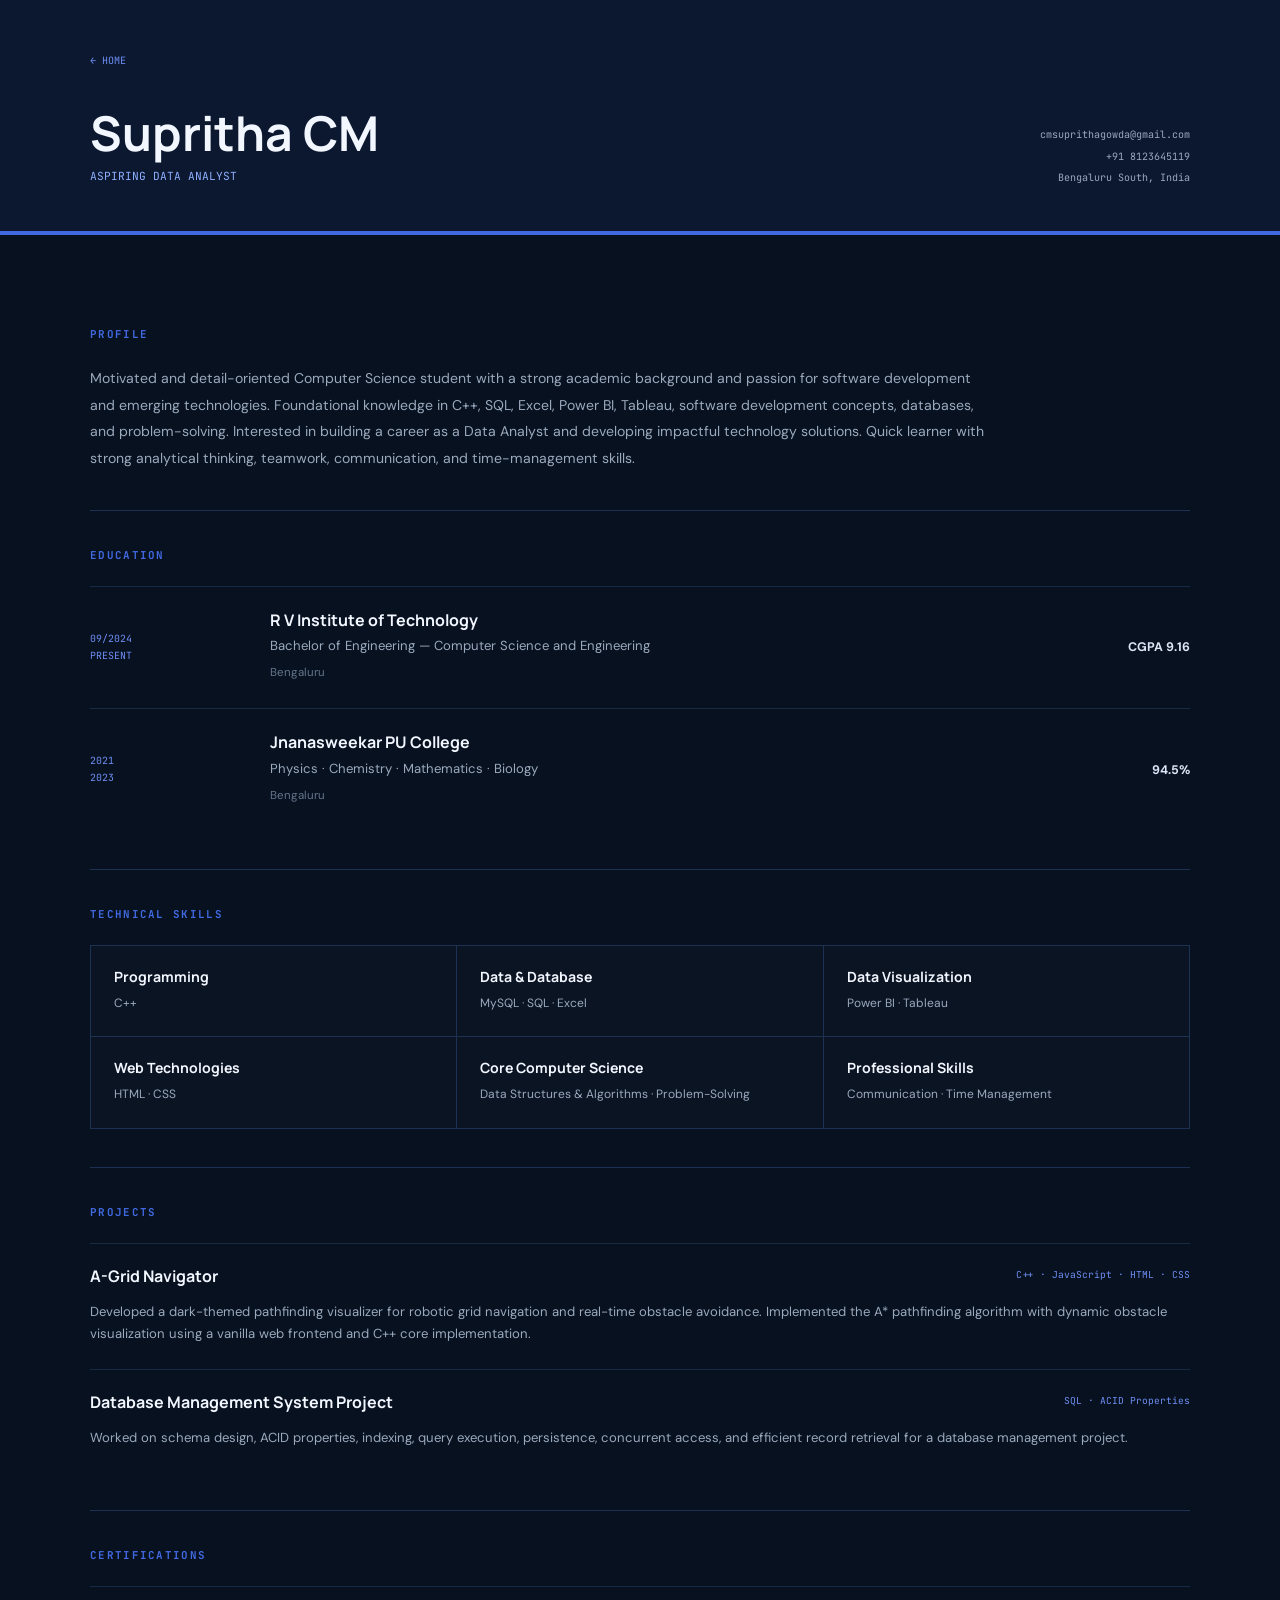
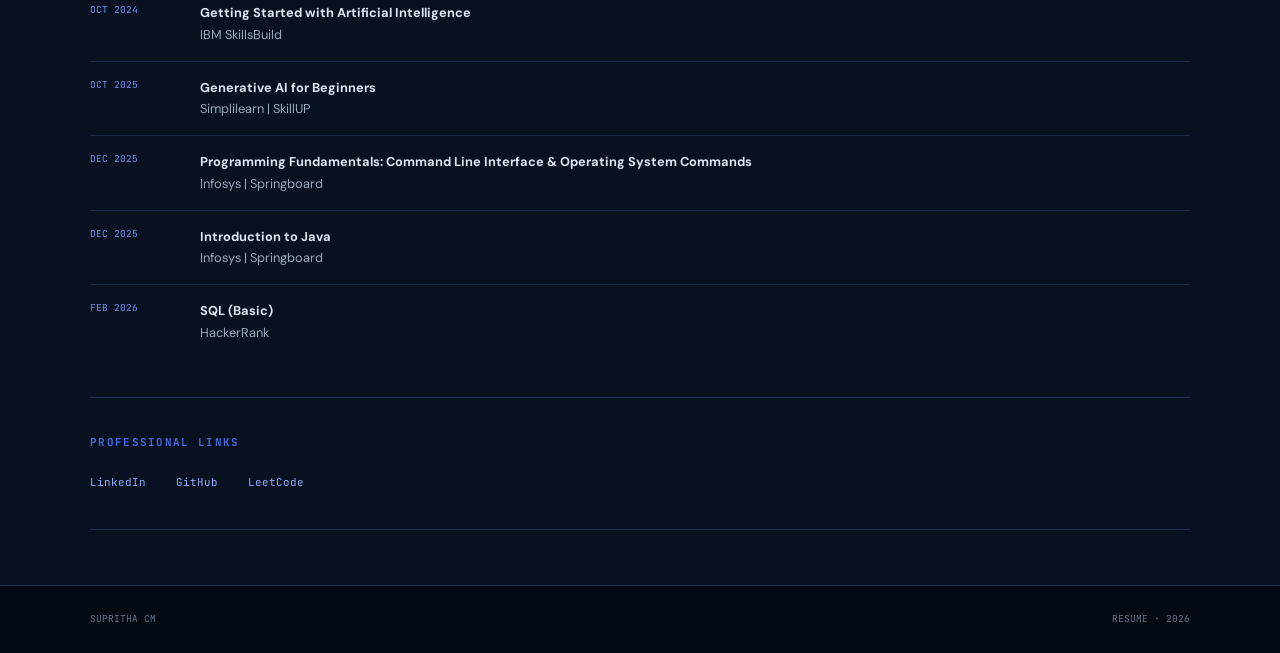
==== resume.html @ ebd1b816 "Initial portfolio website" ====
<!DOCTYPE html>
<html lang="en">
<head>
    <meta charset="UTF-8">
    <meta name="viewport" content="width=device-width, initial-scale=1.0">
    <title>Supritha CM | Resume</title>
    <link rel="stylesheet" href="style.css">
</head>

<body>

<header class="document-header">

    <div class="document-container">

        <a href="index.html" class="back-link">← HOME</a>

        <div class="resume-heading">
            <div>
                <h1>Supritha CM</h1>
                <p>Aspiring Data Analyst</p>
            </div>

            <div class="resume-contact">
                <span>cmsuprithagowda@gmail.com</span>
                <span>+91 8123645119</span>
                <span>Bengaluru South, India</span>
            </div>
        </div>

    </div>

</header>


<main class="document-container resume-document">

    <section class="document-section">

        <h2>Profile</h2>

        <p>
            Motivated and detail-oriented Computer Science student with a
            strong academic background and passion for software development
            and emerging technologies. Foundational knowledge in C++, SQL,
            Excel, Power BI, Tableau, software development concepts,
            databases, and problem-solving. Interested in building a career
            as a Data Analyst and developing impactful technology solutions.
            Quick learner with strong analytical thinking, teamwork,
            communication, and time-management skills.
        </p>

    </section>


    <section class="document-section">

        <h2>Education</h2>

        <div class="resume-entry">

            <div class="entry-date">
                09/2024<br>
                PRESENT
            </div>

            <div>
                <h3>R V Institute of Technology</h3>
                <p>Bachelor of Engineering — Computer Science and Engineering</p>
                <span>Bengaluru</span>
            </div>

            <strong>CGPA 9.16</strong>

        </div>


        <div class="resume-entry">

            <div class="entry-date">
                2021<br>
                2023
            </div>

            <div>
                <h3>Jnanasweekar PU College</h3>
                <p>Physics · Chemistry · Mathematics · Biology</p>
                <span>Bengaluru</span>
            </div>

            <strong>94.5%</strong>

        </div>

    </section>


    <section class="document-section">

        <h2>Technical Skills</h2>

        <div class="resume-skill-list">

            <div>
                <h3>Programming</h3>
                <p>C++</p>
            </div>

            <div>
                <h3>Data & Database</h3>
                <p>MySQL · SQL · Excel</p>
            </div>

            <div>
                <h3>Data Visualization</h3>
                <p>Power BI · Tableau</p>
            </div>

            <div>
                <h3>Web Technologies</h3>
                <p>HTML · CSS</p>
            </div>

            <div>
                <h3>Core Computer Science</h3>
                <p>Data Structures & Algorithms · Problem-Solving</p>
            </div>

            <div>
                <h3>Professional Skills</h3>
                <p>Communication · Time Management</p>
            </div>

        </div>

    </section>


    <section class="document-section">

        <h2>Projects</h2>

        <div class="resume-project">

            <div class="project-top">
                <h3>A-Grid Navigator</h3>
                <span>C++ · JavaScript · HTML · CSS</span>
            </div>

            <p>
                Developed a dark-themed pathfinding visualizer for robotic
                grid navigation and real-time obstacle avoidance. Implemented
                the A* pathfinding algorithm with dynamic obstacle
                visualization using a vanilla web frontend and C++ core
                implementation.
            </p>

        </div>


        <div class="resume-project">

            <div class="project-top">
                <h3>Database Management System Project</h3>
                <span>SQL · ACID Properties</span>
            </div>

            <p>
                Worked on schema design, ACID properties, indexing, query
                execution, persistence, concurrent access, and efficient
                record retrieval for a database management project.
            </p>

        </div>

    </section>


    <section class="document-section">

        <h2>Certifications</h2>

        <div class="resume-certificates">

            <div>
                <span>OCT 2024</span>
                <p>
                    <strong>Getting Started with Artificial Intelligence</strong>
                    <br>IBM SkillsBuild
                </p>
            </div>

            <div>
                <span>OCT 2025</span>
                <p>
                    <strong>Generative AI for Beginners</strong>
                    <br>Simplilearn | SkillUP
                </p>
            </div>

            <div>
                <span>DEC 2025</span>
                <p>
                    <strong>Programming Fundamentals: Command Line Interface & Operating System Commands</strong>
                    <br>Infosys | Springboard
                </p>
            </div>

            <div>
                <span>DEC 2025</span>
                <p>
                    <strong>Introduction to Java</strong>
                    <br>Infosys | Springboard
                </p>
            </div>

            <div>
                <span>FEB 2026</span>
                <p>
                    <strong>SQL (Basic)</strong>
                    <br>HackerRank
                </p>
            </div>

        </div>

    </section>


    <section class="document-section">

        <h2>Professional Links</h2>

        <div class="professional-links">

            <a href="https://linkedin.com/in/supritha-c-m-data-analyst-genai-enthusiast" target="_blank">
                LinkedIn
            </a>

            <a href="https://github.com/SuprithaCM" target="_blank">
                GitHub
            </a>

            <a href="https://leetcode.com/u/Supritha_CM" target="_blank">
                LeetCode
            </a>

        </div>

    </section>

</main>


<footer>
    <p>SUPRITHA CM</p>
    <p>RESUME · 2026</p>
</footer>

<script src="script.js"></script>

</body>
</html>
---- style.css ----
@import url('https://fonts.googleapis.com/css2?family=DM+Sans:wght@400;500;600;700&family=JetBrains+Mono:wght@400;500;600&family=Manrope:wght@600;700;800&display=swap');

* {
    margin: 0;
    padding: 0;
    box-sizing: border-box;
}

html {
    scroll-behavior: smooth;
}

body {
    background: #07111f;
    color: #f2f6ff;
    font-family: "DM Sans", sans-serif;
    line-height: 1.7;
}

h1,
h2,
h3 {
    font-family: "Manrope", sans-serif;
    line-height: 1.2;
}

p {
    color: #9ba9bd;
}

a {
    color: inherit;
}


/* NAVBAR */

.navbar {
    position: sticky;
    top: 0;
    z-index: 100;
    background: rgba(7, 17, 31, 0.95);
    border-bottom: 1px solid #1d3152;
    backdrop-filter: blur(15px);
}

.nav-container {
    width: 88%;
    max-width: 1250px;
    height: 76px;
    margin: auto;
    display: flex;
    align-items: center;
    justify-content: space-between;
}

.logo {
    color: #ffffff;
    text-decoration: none;
    font-family: "Manrope", sans-serif;
    font-size: 1.5rem;
    font-weight: 800;
}

.logo span {
    color: #4169e1;
}

nav {
    display: flex;
    gap: 32px;
}

nav a {
    color: #8998ad;
    text-decoration: none;
    font-family: "JetBrains Mono", monospace;
    font-size: 0.68rem;
    text-transform: uppercase;
    letter-spacing: 0.08em;
}

nav a:hover,
nav a.active {
    color: #ffffff;
}


/* HOME INTRO */

.intro {
    width: 86%;
    max-width: 1250px;
    min-height: 88vh;
    margin: auto;
    display: grid;
    grid-template-columns: 1fr 360px;
    align-items: center;
    gap: 100px;
    padding: 80px 0;
}

.small-label {
    color: #6f8ff5;
    font-family: "JetBrains Mono", monospace;
    font-size: 0.65rem;
    letter-spacing: 0.13em;
    text-transform: uppercase;
}

.intro h1 {
    margin-top: 20px;
    font-size: clamp(4rem, 8vw, 7rem);
    letter-spacing: -0.07em;
}

.intro h1 span {
    color: #4169e1;
}

.intro h2 {
    margin-top: 18px;
    color: #b9c9e5;
    font-size: 1.25rem;
    font-weight: 500;
}

.intro-description {
    max-width: 650px;
    margin-top: 25px;
    font-size: 1rem;
    line-height: 1.9;
}

.intro-buttons {
    display: flex;
    gap: 12px;
    margin-top: 32px;
}

.blue-button,
.outline-button {
    padding: 12px 22px;
    text-decoration: none;
    font-family: "JetBrains Mono", monospace;
    font-size: 0.67rem;
    text-transform: uppercase;
    letter-spacing: 0.06em;
}

.blue-button {
    background: #4169e1;
    color: #ffffff;
}

.blue-button:hover {
    background: #6f8ff5;
}

.outline-button {
    border: 1px solid #385783;
    color: #dce6f7;
}

.outline-button:hover {
    border-color: #6f8ff5;
    color: #6f8ff5;
}

.social-links {
    display: flex;
    gap: 25px;
    margin-top: 35px;
}

.social-links a {
    color: #6f8ff5;
    font-family: "JetBrains Mono", monospace;
    font-size: 0.65rem;
    text-decoration: none;
}

.social-links a:hover {
    color: #ffffff;
}

.intro-photo {
    display: flex;
    justify-content: center;
}

.photo-frame {
    width: 330px;
    height: 420px;
    padding: 8px;
    background: #0d1a2d;
    border: 1px solid #29436d;
}

.photo-frame img {
    width: 100%;
    height: 100%;
    display: block;
    object-fit: cover;
}


/* GENERAL HOME SECTIONS */

.about-section,
.skills-section,
.education-section,
.projects-section,
.certification-section {
    width: 86%;
    max-width: 1250px;
    margin: auto;
    padding: 100px 0;
    border-top: 1px solid #1d3152;
}

.section-heading {
    display: flex;
    align-items: baseline;
    gap: 18px;
    margin-bottom: 50px;
}

.section-heading span {
    color: #4169e1;
    font-family: "JetBrains Mono", monospace;
    font-size: 0.65rem;
}

.section-heading h2 {
    font-size: clamp(2rem, 4vw, 3.5rem);
    letter-spacing: -0.05em;
}


/* ABOUT */

.about-content {
    display: grid;
    grid-template-columns: 1.3fr 0.7fr;
    gap: 100px;
}

.about-main p {
    margin-bottom: 22px;
    font-size: 1rem;
    line-height: 1.9;
}

.about-details {
    border-left: 1px solid #29436d;
    padding-left: 35px;
}

.about-details div {
    padding: 18px 0;
    border-bottom: 1px solid #162945;
}

.about-details span {
    display: block;
    color: #64748b;
    font-family: "JetBrains Mono", monospace;
    font-size: 0.62rem;
    text-transform: uppercase;
    margin-bottom: 5px;
}

.about-details strong {
    color: #dce6f7;
    font-size: 0.85rem;
}


/* SKILLS */

.skills-layout {
    display: grid;
    grid-template-columns: repeat(3, 1fr);
    border-top: 1px solid #1d3152;
    border-left: 1px solid #1d3152;
}

.skill-column {
    min-height: 180px;
    padding: 28px;
    border-right: 1px solid #1d3152;
    border-bottom: 1px solid #1d3152;
}

.skill-column:hover {
    background: #0d1a2d;
}

.skill-number {
    color: #4169e1;
    font-family: "JetBrains Mono", monospace;
    font-size: 0.62rem;
}

.skill-column h3 {
    margin: 38px 0 8px;
    font-size: 1rem;
}

.skill-column p:last-child {
    font-size: 0.8rem;
}


/* EDUCATION */

.education-row {
    display: grid;
    grid-template-columns: 150px 1fr 130px;
    gap: 35px;
    padding: 28px 0;
    border-top: 1px solid #1d3152;
    align-items: center;
}

.education-year {
    color: #6f8ff5;
    font-family: "JetBrains Mono", monospace;
    font-size: 0.63rem;
}

.education-row h3 {
    font-size: 1rem;
    margin-bottom: 5px;
}

.education-row p {
    font-size: 0.82rem;
}

.education-row span {
    color: #64748b;
    font-size: 0.75rem;
}

.education-row strong {
    color: #dce6f7;
    text-align: right;
    font-size: 0.8rem;
}


/* PROJECTS */

.project-card {
    display: grid;
    grid-template-columns: 80px 1fr;
    gap: 30px;
    padding: 35px 0;
    border-top: 1px solid #1d3152;
}

.project-index {
    color: #4169e1;
    font-family: "JetBrains Mono", monospace;
    font-size: 0.7rem;
}

.project-content h3 {
    font-size: 1.3rem;
    margin-bottom: 12px;
}

.project-content p {
    max-width: 850px;
    font-size: 0.88rem;
}

.project-tech {
    display: flex;
    gap: 8px;
    flex-wrap: wrap;
    margin-top: 20px;
}

.project-tech span {
    padding: 6px 10px;
    border: 1px solid #29436d;
    color: #7f9ff1;
    font-family: "JetBrains Mono", monospace;
    font-size: 0.58rem;
}


/* CERTIFICATIONS */

.certification-grid {
    display: grid;
    grid-template-columns: repeat(2, 1fr);
    border-top: 1px solid #1d3152;
    border-left: 1px solid #1d3152;
}

.certification-grid div {
    padding: 28px;
    min-height: 150px;
    border-right: 1px solid #1d3152;
    border-bottom: 1px solid #1d3152;
}

.certification-grid span {
    color: #6f8ff5;
    font-family: "JetBrains Mono", monospace;
    font-size: 0.6rem;
}

.certification-grid h3 {
    margin-top: 20px;
    font-size: 0.95rem;
}

.certification-grid p {
    margin-top: 5px;
    font-size: 0.75rem;
}


/* CONTACT */

.contact-section {
    width: 86%;
    max-width: 1250px;
    margin: auto;
    padding: 110px 0;
    border-top: 1px solid #1d3152;
    display: flex;
    justify-content: space-between;
    align-items: flex-end;
    gap: 50px;
}

.contact-section h2 {
    margin-top: 18px;
    font-size: clamp(2.8rem, 6vw, 5.5rem);
    letter-spacing: -0.06em;
}

.contact-section h2 span {
    color: #4169e1;
}

.contact-details {
    display: flex;
    flex-direction: column;
    gap: 10px;
}

.contact-details a,
.contact-details span {
    color: #9ba9bd;
    text-decoration: none;
    font-family: "JetBrains Mono", monospace;
    font-size: 0.68rem;
}

.contact-details a:hover {
    color: #6f8ff5;
}


/* FOOTER */

footer {
    padding: 25px 7%;
    background: #040a13;
    border-top: 1px solid #1d3152;
    display: flex;
    justify-content: space-between;
}

footer p {
    color: #64748b;
    font-family: "JetBrains Mono", monospace;
    font-size: 0.6rem;
}


/* DOCUMENT PAGES */

.document-header {
    background: #0b1830;
    border-bottom: 4px solid #4169e1;
    padding: 45px 0;
}

.document-container {
    width: 86%;
    max-width: 1100px;
    margin: auto;
}

.back-link {
    display: inline-block;
    color: #6f8ff5;
    text-decoration: none;
    font-family: "JetBrains Mono", monospace;
    font-size: 0.63rem;
    margin-bottom: 35px;
}

.back-link:hover {
    color: #ffffff;
}

.resume-heading {
    display: flex;
    justify-content: space-between;
    align-items: flex-end;
    gap: 40px;
}

.resume-heading h1 {
    font-size: 3rem;
}

.resume-heading p {
    color: #8eafff;
    font-family: "JetBrains Mono", monospace;
    font-size: 0.7rem;
    text-transform: uppercase;
    margin-top: 5px;
}

.resume-contact {
    display: flex;
    flex-direction: column;
    align-items: flex-end;
    gap: 4px;
}

.resume-contact span {
    color: #9ba9bd;
    font-family: "JetBrains Mono", monospace;
    font-size: 0.63rem;
}

.resume-document {
    padding: 55px 0;
}

.document-section {
    padding: 38px 0;
    border-bottom: 1px solid #1d3152;
}

.document-section > h2 {
    color: #4169e1;
    font-family: "JetBrains Mono", monospace;
    font-size: 0.68rem;
    text-transform: uppercase;
    letter-spacing: 0.12em;
    margin-bottom: 24px;
}

.document-section > p {
    max-width: 900px;
    font-size: 0.88rem;
    line-height: 1.9;
}


/* RESUME EDUCATION */

.resume-entry {
    display: grid;
    grid-template-columns: 150px 1fr 120px;
    gap: 30px;
    padding: 24px 0;
    border-top: 1px solid #162945;
    align-items: center;
}

.entry-date {
    color: #6f8ff5;
    font-family: "JetBrains Mono", monospace;
    font-size: 0.62rem;
}

.resume-entry h3,
.resume-project h3 {
    font-size: 1rem;
    margin-bottom: 5px;
}

.resume-entry p,
.resume-project p {
    font-size: 0.82rem;
}

.resume-entry span {
    color: #64748b;
    font-size: 0.72rem;
}

.resume-entry strong {
    color: #dce6f7;
    text-align: right;
    font-size: 0.78rem;
}


/* RESUME SKILLS */

.resume-skill-list {
    display: grid;
    grid-template-columns: repeat(3, 1fr);
    gap: 1px;
    background: #1d3152;
    border: 1px solid #1d3152;
}

.resume-skill-list div {
    background: #0b1423;
    padding: 23px;
}

.resume-skill-list h3 {
    font-size: 0.88rem;
    margin-bottom: 7px;
}

.resume-skill-list p {
    font-size: 0.75rem;
}


/* RESUME PROJECTS */

.resume-project {
    padding: 23px 0;
    border-top: 1px solid #162945;
}

.project-top {
    display: flex;
    justify-content: space-between;
    gap: 20px;
    margin-bottom: 10px;
}

.project-top span {
    color: #6f8ff5;
    font-family: "JetBrains Mono", monospace;
    font-size: 0.6rem;
}


/* CERTIFICATES */

.resume-certificates div {
    display: grid;
    grid-template-columns: 90px 1fr;
    gap: 20px;
    padding: 15px 0;
    border-top: 1px solid #162945;
}

.resume-certificates span {
    color: #6f8ff5;
    font-family: "JetBrains Mono", monospace;
    font-size: 0.6rem;
}

.resume-certificates p {
    font-size: 0.8rem;
}

.resume-certificates strong {
    color: #dce6f7;
}


/* LINKS */

.professional-links {
    display: flex;
    gap: 30px;
}

.professional-links a {
    color: #8eafff;
    text-decoration: none;
    font-family: "JetBrains Mono", monospace;
    font-size: 0.68rem;
}

.professional-links a:hover {
    color: #ffffff;
}


/* BIODATA */

.bio-title {
    display: flex;
    justify-content: space-between;
    align-items: center;
}

.bio-title h1 {
    font-size: 3.3rem;
    margin: 10px 0;
}

.bio-title > div:first-child > p:last-child {
    color: #8eafff;
    font-family: "JetBrains Mono", monospace;
    font-size: 0.7rem;
    text-transform: uppercase;
}

.bio-photo {
    width: 140px;
    height: 170px;
    padding: 5px;
    border: 1px solid #29436d;
    background: #0d1a2d;
}

.bio-photo img {
    width: 100%;
    height: 100%;
    object-fit: cover;
}

.biodata-document {
    padding: 55px 0;
}

.bio-block {
    border: 1px solid #1d3152;
    background: #0b1423;
    margin-bottom: 25px;
}

.bio-block-title {
    display: flex;
    align-items: center;
    gap: 15px;
    padding: 20px 28px;
    background: #0d1a2d;
    border-bottom: 1px solid #1d3152;
}

.bio-block-title span {
    color: #4169e1;
    font-family: "JetBrains Mono", monospace;
    font-size: 0.62rem;
}

.bio-block-title h2 {
    font-size: 1rem;
}

.personal-grid {
    display: grid;
    grid-template-columns: repeat(2, 1fr);
}

.personal-grid div {
    padding: 23px 28px;
    border-right: 1px solid #162945;
    border-bottom: 1px solid #162945;
}

.personal-grid span {
    display: block;
    color: #6f8ff5;
    font-family: "JetBrains Mono", monospace;
    font-size: 0.6rem;
    text-transform: uppercase;
    margin-bottom: 5px;
}

.personal-grid strong {
    color: #dce6f7;
    font-size: 0.8rem;
}

.objective {
    padding: 28px;
    font-size: 0.86rem;
    line-height: 1.9;
}


/* BIODATA EDUCATION */

.education-table {
    width: 100%;
}

.table-head,
.table-row {
    display: grid;
    grid-template-columns: 1.1fr 1.5fr 1fr 0.7fr;
}

.table-head span {
    color: #6f8ff5;
    font-family: "JetBrains Mono", monospace;
    font-size: 0.6rem;
    text-transform: uppercase;
}

.table-head {
    background: #0d1a2d;
}

.table-head span,
.table-row span,
.table-row strong {
    padding: 18px 20px;
    border-right: 1px solid #162945;
}

.table-row {
    border-top: 1px solid #162945;
}

.table-row span,
.table-row strong {
    color: #9ba9bd;
    font-size: 0.75rem;
}

.table-row strong {
    color: #dce6f7;
}


/* COMPETENCIES */

.competency-list {
    display: grid;
    grid-template-columns: repeat(3, 1fr);
}

.competency-list div {
    padding: 25px;
    border-right: 1px solid #162945;
    border-bottom: 1px solid #162945;
}

.competency-list span {
    color: #6f8ff5;
    font-family: "JetBrains Mono", monospace;
    font-size: 0.58rem;
}

.competency-list p {
    margin-top: 9px;
    font-size: 0.8rem;
}


/* BIO PROJECTS */

.bio-project {
    padding: 25px 28px;
    border-bottom: 1px solid #162945;
}

.bio-project h3 {
    font-size: 1rem;
    margin-bottom: 8px;
}

.bio-project p {
    font-size: 0.8rem;
}

.bio-project span {
    display: inline-block;
    margin-top: 12px;
    color: #6f8ff5;
    font-family: "JetBrains Mono", monospace;
    font-size: 0.58rem;
}


/* BIO CERTIFICATIONS */

.bio-certifications div {
    display: grid;
    grid-template-columns: 90px 1fr;
    gap: 20px;
    padding: 17px 28px;
    border-bottom: 1px solid #162945;
}

.bio-certifications span {
    color: #6f8ff5;
    font-family: "JetBrains Mono", monospace;
    font-size: 0.6rem;
}

.bio-certifications p {
    font-size: 0.78rem;
}


/* INTERESTS */

.interest-tags {
    display: flex;
    gap: 12px;
    flex-wrap: wrap;
    padding: 28px;
}

.interest-tags span {
    padding: 9px 17px;
    border: 1px solid #29436d;
    color: #aab8cf;
    font-family: "JetBrains Mono", monospace;
    font-size: 0.62rem;
}


/* DECLARATION */

.declaration > p {
    padding: 28px;
    font-size: 0.8rem;
}

.declaration-sign {
    display: flex;
    justify-content: space-between;
    padding: 22px 28px;
    border-top: 1px solid #162945;
    color: #6f8ff5;
    font-family: "JetBrains Mono", monospace;
    font-size: 0.63rem;
}


/* RESPONSIVE */

@media (max-width: 900px) {

    .intro {
        grid-template-columns: 1fr;
        gap: 55px;
    }

    .intro-photo {
        justify-content: flex-start;
    }

    .about-content {
        grid-template-columns: 1fr;
        gap: 40px;
    }

    .skills-layout {
        grid-template-columns: repeat(2, 1fr);
    }

    .education-row,
    .resume-entry {
        grid-template-columns: 120px 1fr;
    }

    .education-row strong,
    .resume-entry strong {
        grid-column: 2;
        text-align: left;
    }

    .resume-skill-list,
    .competency-list {
        grid-template-columns: repeat(2, 1fr);
    }

    .resume-heading {
        flex-direction: column;
        align-items: flex-start;
    }

    .resume-contact {
        align-items: flex-start;
    }

    .contact-section {
        flex-direction: column;
        align-items: flex-start;
    }

    .table-head,
    .table-row {
        min-width: 750px;
    }

    .education-table {
        overflow-x: auto;
    }
}


@media (max-width: 600px) {

    .nav-container {
        height: auto;
        padding: 18px 0;
        flex-direction: column;
        gap: 18px;
    }

    nav {
        gap: 18px;
    }

    .intro {
        padding: 65px 0;
    }

    .intro h1 {
        font-size: 4.2rem;
    }

    .photo-frame {
        width: 260px;
        height: 330px;
    }

    .intro-buttons {
        flex-direction: column;
        align-items: flex-start;
    }

    .skills-layout,
    .certification-grid,
    .resume-skill-list,
    .competency-list,
    .personal-grid {
        grid-template-columns: 1fr;
    }

    .education-row,
    .resume-entry {
        grid-template-columns: 1fr;
        gap: 8px;
    }

    .education-row strong,
    .resume-entry strong {
        grid-column: auto;
    }

    .project-card {
        grid-template-columns: 1fr;
        gap: 12px;
    }

    .resume-certificates div,
    .bio-certifications div {
        grid-template-columns: 1fr;
        gap: 5px;
    }

    .bio-title {
        align-items: flex-start;
        gap: 25px;
    }

    .bio-title h1 {
        font-size: 2.5rem;
    }

    .bio-photo {
        width: 100px;
        height: 125px;
    }

    .table-head,
    .table-row {
        min-width: 700px;
    }

    .education-table {
        overflow-x: auto;
    }

    .declaration-sign {
        flex-direction: column;
        gap: 12px;
    }

    footer {
        flex-direction: column;
        gap: 8px;
    }
}
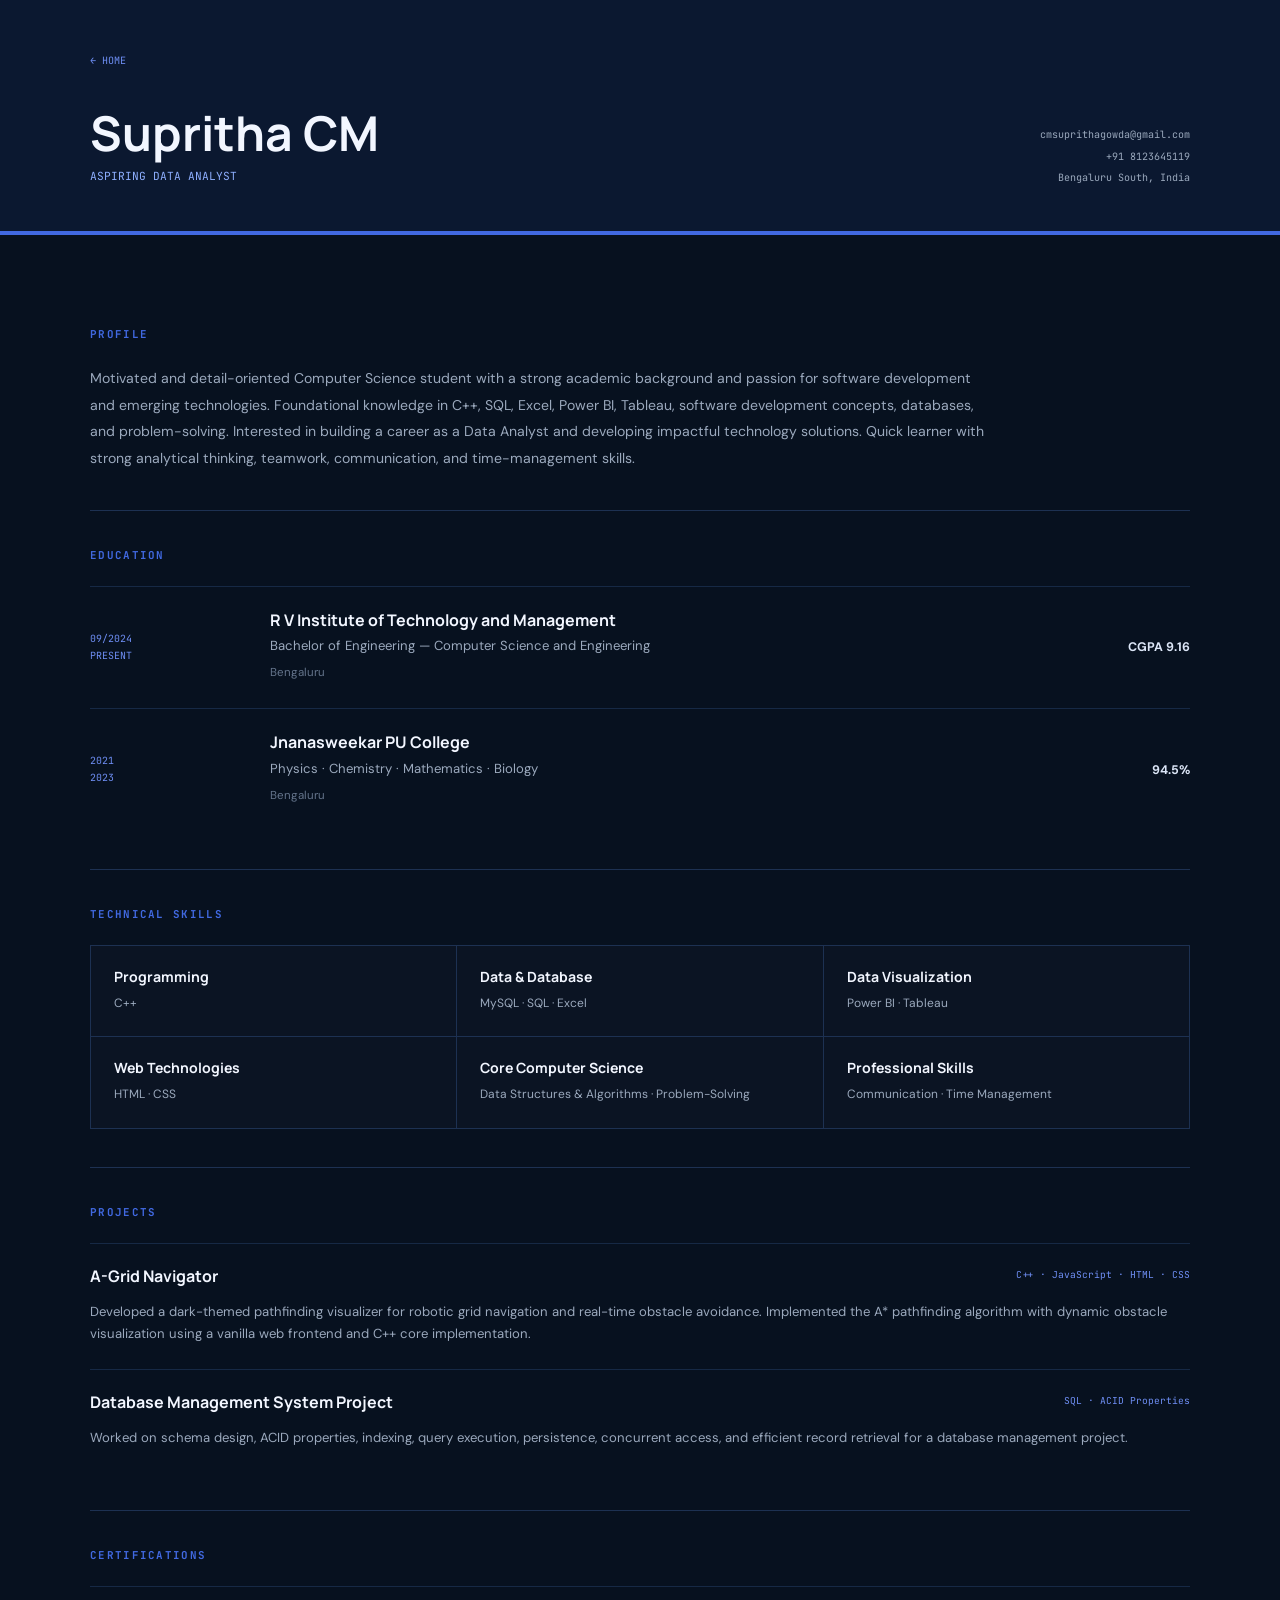
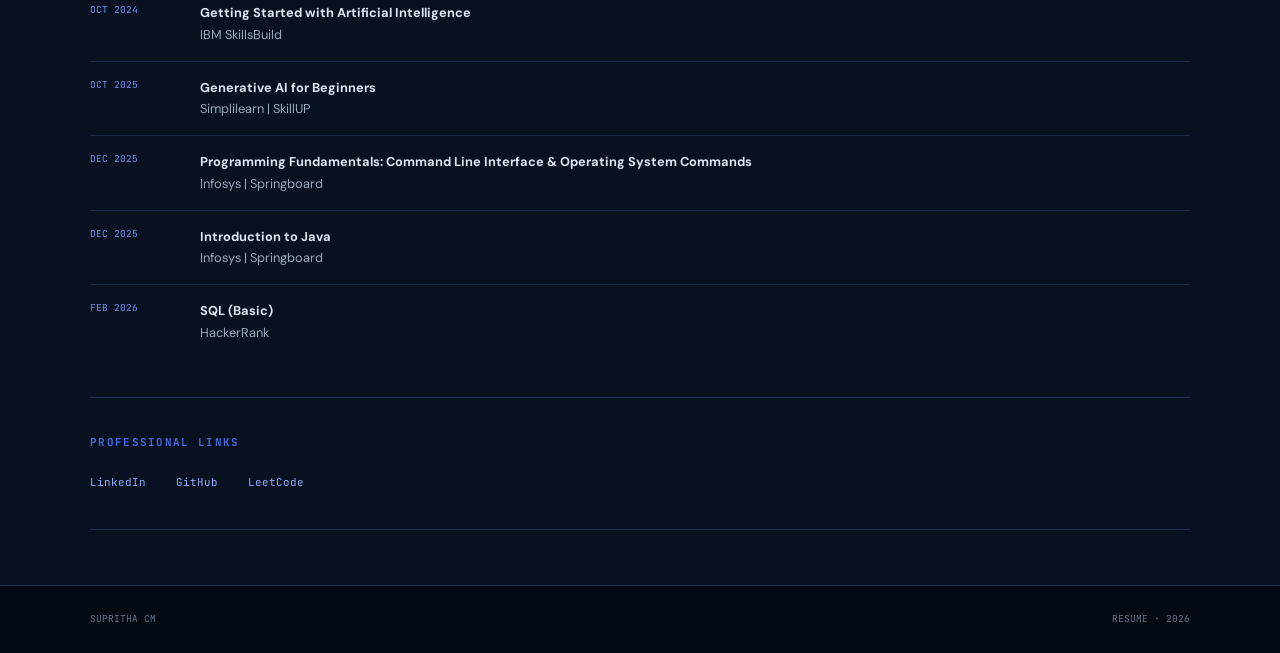
==== commit f093cec7: "portfolio-2" ====
--- a/resume.html
+++ b/resume.html
@@ -65,7 +65,7 @@
             </div>
 
             <div>
-                <h3>R V Institute of Technology</h3>
+                <h3>R V Institute of Technology and Management</h3>
                 <p>Bachelor of Engineering — Computer Science and Engineering</p>
                 <span>Bengaluru</span>
             </div>
